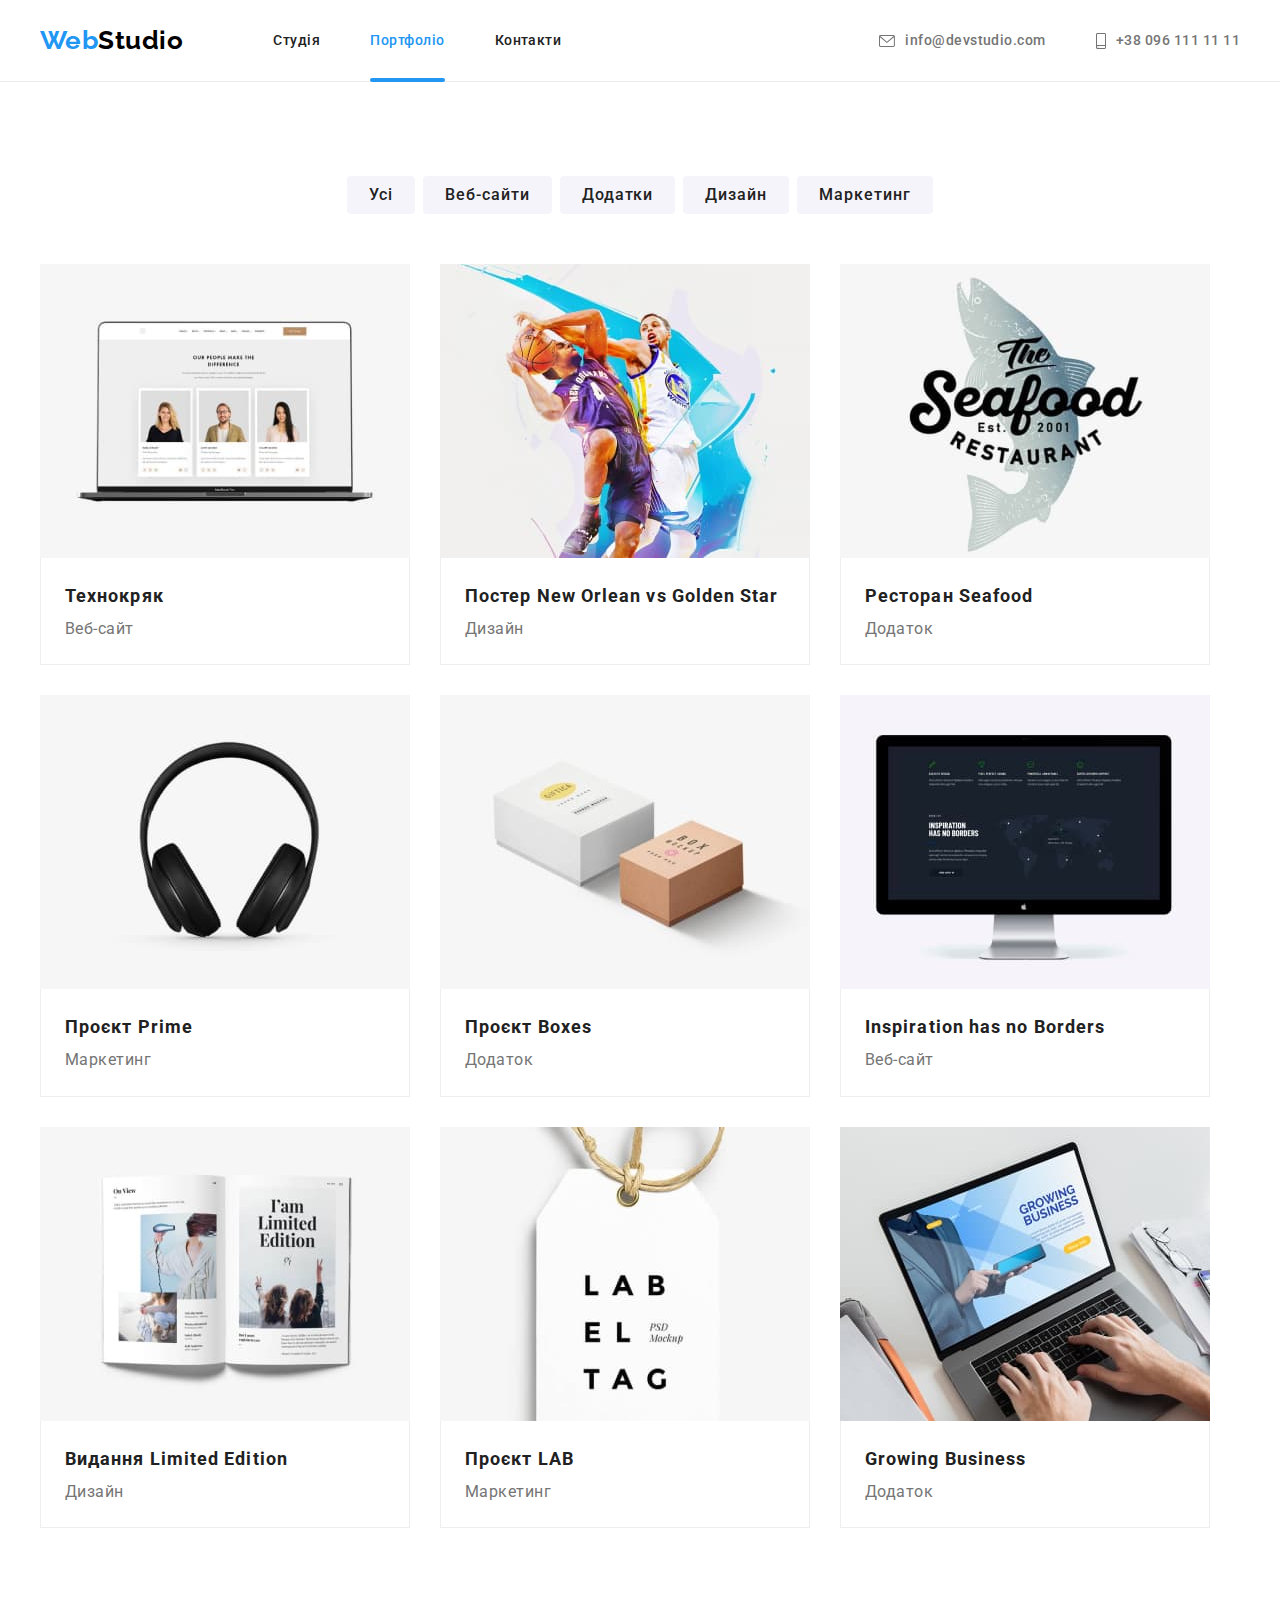
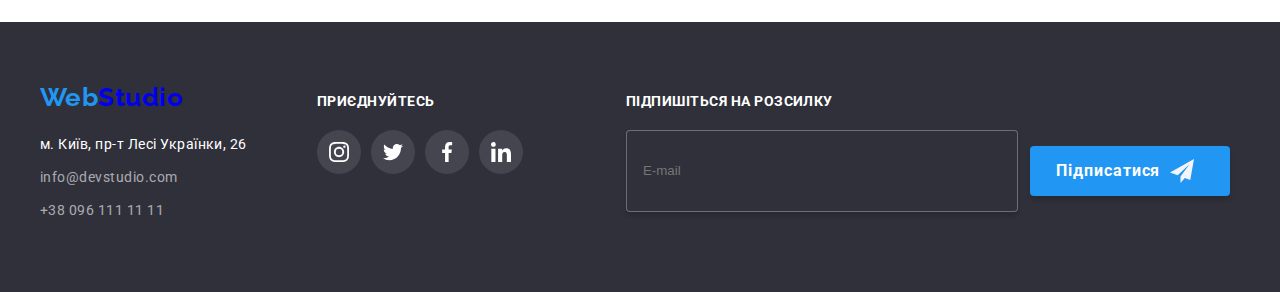
==== portfolio.html @ d7fe1a55 "hw7" ====
<!DOCTYPE html>
<html lang="uk">
<head>
    <meta charset="UTF-8">
    <meta http-equiv="X-UA-Compatible" content="IE=edge">
    <meta name="viewport" content="width=device-width, initial-scale=1.0">
    <link rel="preconnect" href="https://fonts.googleapis.com">
    <link rel="preconnect" href="https://fonts.gstatic.com" crossorigin>
    <link href="https://fonts.googleapis.com/css2?family=Raleway:wght@700&family=Roboto:wght@400;500;700;900&display=swap" rel="stylesheet">
    <link rel="stylesheet" href="https://cdnjs.cloudflare.com/ajax/libs/modern-normalize/1.1.0/modern-normalize.min.css" integrity="sha512-wpPYUAdjBVSE4KJnH1VR1HeZfpl1ub8YT/NKx4PuQ5NmX2tKuGu6U/JRp5y+Y8XG2tV+wKQpNHVUX03MfMFn9Q==" crossorigin="anonymous" referrerpolicy="no-referrer"/>
    <link rel="stylesheet" href="./css/styles.css">
    <title>Портфоліо</title>
</head>
<body>
    <header class="page-header">
      <div class="container page-header__container">
        <nav class="site-nav">
          <a href="./" class="emblem site-nav__logo"><span class="web">Web</span><span class="studio">Studio</span></a>
        <ul class="site-nav__list">
          <li class="site-nav__item"><a href="./index.html" class="site-nav__link">Студія</a></li>
          <li class="site-nav__item"><a href="./portfolio.html" class="site-nav__link site-nav__link--active">Портфоліо</a></li>
          <li class="site-nav__item"><a href="./" class="site-nav__link">Контакти</a></li>
        </ul>
      </nav>
      <div class="site-contact">
        <ul class="site-contact__list">
          <li class="site-contact__item"><a class="site-contact__link" href="mailto:info@devstudio.com"><svg class="site-contact__icon" width="16" height="12"><use href="./image/icons.svg#icon-envelope"></use></svg>info@devstudio.com</a></li>
          <li class="site-contact__item"><a class="site-contact__link" href="tel:+380961111111"><svg class="site-contact__icon" width="10" height="16"><use href="./image/icons.svg#icon-smartphone"></use></svg>+38 096 111 11 11</a></li>
        </ul>
      </div>
      </div>
      </header> 
    <main>
      <section class="filter section">
      <div class="container" >
      <h1 class="visually-hidden">Портфоліо</h1>
      <ul class="filter-list">
      <li class="filter-list__item"><button type="button" class="filter-list__button button filter-list__text button-text">Усі</button></li>
      <li class="filter-list__item"><button type="button" class="filter-list__button button filter-list__text button-text">Веб-сайти</button></li>
      <li class="filter-list__item"><button type="button" class="filter-list__button button filter-list__text button-text">Додатки</button></li>
      <li class="filter-list__item"><button type="button" class="filter-list__button button filter-list__text button-text">Дизайн</button></li>
      <li class="filter-list__item"><button type="button" class="filter-list__button button filter-list__text button-text">Маркетинг</button></li>
      </ul>
      <ul class="projects">
        <li class="projects__item">
          <a href="#" class="projects__link">
            <div class="projects__thumb">
            <img src="./image/technokryak.jpg" alt="ноутбук з фото працівників" width="370" height="294" class="image">
          <div class="projects__overlay"><p class="projects__description">Ресурс пропонує комплексні пропозиції з різним рівнем функціоналу та сервісів. Все це дозволить відвідувачу отримати вичерпні відомості про компанію чи приватну особу.</p></div>
          </div>
            <div class="projects__text">
               <h2 class="projects__name">Технокряк</h2>
               <p class="projects__mean">Веб-сайт</p>
            </div>
          </a>
        </li>
        <li class="projects__item">
          <a href="#" class="projects__link">
            <div class="projects__thumb">
              <img src="./image/poster.jpg" alt="двоє хлопців грають у баскетбол" width="370" height="294" class="image">
              <div class="projects__overlay"><p class="projects__description">Ресурс пропонує комплексні пропозиції з різним рівнем функціоналу та сервісів. Все це дозволить відвідувачу отримати вичерпні відомості про компанію чи приватну особу.</p></div>
            </div>
            <div class="projects__text">
               <h2 class="projects__name">Постер New Orlean vs Golden Star</h2>
               <p class="projects__mean">Дизайн</p>
            </div>
          </a>
        </li>
        <li class="projects__item">
          <a href="#" class="projects__link">
            <div class="projects__thumb">
              <img src="./image/restaurant.jpg" alt="логотип ресторану seafood" width="370" height="294" class="image">
              <div class="projects__overlay"><p class="projects__description">Ресурс пропонує комплексні пропозиції з різним рівнем функціоналу та сервісів. Все це дозволить відвідувачу отримати вичерпні відомості про компанію чи приватну особу.</p></div>
            </div>
             <div class="projects__text"> 
               <h2 class="projects__name">Ресторан Seafood</h2>
               <p class="projects__mean">Додаток</p>
             </div>
           </a>
        </li>
        <li class="projects__item">
          <a href="#" class="projects__link">
            <div class="projects__thumb">
             <img src="./image/project.jpg" alt="стерео навушники" width="370" height="294" class="image">
             <div class="projects__overlay">
             <p class="projects__description">Ресурс пропонує комплексні пропозиції з різним рівнем функціоналу та сервісів. Все це дозволить відвідувачу отримати вичерпні відомості про компанію чи приватну особу.</p></div>
            </div>
            <div class="projects__text">
               <h2 class="projects__name">Проєкт Prime</h2>
               <p class="projects__mean">Маркетинг</p>
            </div>
          </a>
        </li>
        <li class="projects__item">
          <a href="#" class="projects__link">
            <div class="projects__thumb">
             <img src="./image/projectboxes.jpg" alt="біла та розова коробки" width="370" height="294" class="image">
             <div class="projects__overlay">
               <p class="projects__description">Ресурс пропонує комплексні пропозиції з різним рівнем функціоналу та сервісів. Все це дозволить відвідувачу отримати вичерпні відомості про компанію чи приватну особу.</p>
             </div>
           </div>
            <div class="projects__text">
               <h2 class="projects__name">Проєкт Boxes</h2>
               <p class="projects__mean">Додаток</p>
            </div>
          </a>
        </li>
        <li class="projects__item">
          <a href="#" class="projects__link">
            <div class="projects__thumb">
              <img src="./image/inspirationhasnoborder.jpg" alt="екран iMac" width="370" height="294" class="image">
              <div class="projects__overlay">
                <p class="projects__description">Ресурс пропонує комплексні пропозиції з різним рівнем функціоналу та сервісів. Все це дозволить відвідувачу отримати вичерпні відомості про компанію чи приватну особу.</p>
              </div>
            </div>
            <div class="projects__text">
              <h2 class="projects__name">Inspiration has no Borders</h2>
              <p class="projects__mean">Веб-сайт</p>
            </div>
          </a>
        </li>
        <li class="projects__item">
          <a href="#" class="projects__link">
            <div class="projects__thumb">
             <img src="./image/limitededition.jpg" alt="розворот журналу" width="370" height="294" class="image">
             <div class="projects__overlay">
               <p class="projects__description">Ресурс пропонує комплексні пропозиції з різним рівнем функціоналу та сервісів. Все це дозволить відвідувачу отримати вичерпні відомості про компанію чи приватну особу.</p>
             </div>
            </div>
             <div class="projects__text">
               <h2 class="projects__name">Видання Limited Edition</h2>
               <p class="projects__mean">Дизайн</p>
             </div>
          </a>
        </li>
        <li class="projects__item">
          <a href="#" class="projects__link">
            <div class="projects__thumb">
             <img src="./image/projectlab.jpg" alt="білий ярлик з літерами" width="370" height="294" class="image">
             <div class="projects__overlay">
               <p class="projects__description">Ресурс пропонує комплексні пропозиції з різним рівнем функціоналу та сервісів. Все це дозволить відвідувачу отримати вичерпні відомості про компанію чи приватну особу.</p>
             </div>
            </div>
             <div class="projects__text">
               <h2 class="projects__name">Проєкт LAB</h2>
               <p class="projects__mean">Маркетинг</p>
             </div>
          </a>
        </li>
        <li class="projects__item">
          <a href="#" class="projects__link">
            <div class="projects__thumb">
            <img src="./image/growingbusiness.jpg" alt="людина працює за ноутбуком" width="370" height="294" class="image">
            <div class="projects__overlay">
              <p class="projects__description">Ресурс пропонує комплексні пропозиції з різним рівнем функціоналу та сервісів. Все це дозволить відвідувачу отримати вичерпні відомості про компанію чи приватну особу.</p>
            </div>
            </div>
             <div class="projects__text"> 
               <h2 class="projects__name">Growing Business</h2>
               <p class="projects__mean">Додаток</p>
             </div>
           </a>
        </li>
      </ul>
      </div>
    </section>
    </main>
    <footer class="page-footer">
      <div class="container page-footer__content">
      <div class="page-footer__connection">
      <a href="./" class="emblem page-footer__logo"><span class="web">Web</span><span class="page-footer__studio">Studio</span></a>
      <address>
        <ul class="page-footer__list">
          <li class="page-footer__item"><a href="https://goo.gl/maps/CPtrU1FHBa2aNyZL9" target="_blank" rel="noopener noreferrer nofollow" class="communications page-footer__adress">м. Київ, пр-т Лесі Українки, 26</a>  </li>
          <li class="page-footer__item"><a href="mailto:info@devstudio.com" class="communications page-footer__contact">info@devstudio.com</a></li>
          <li class="page-footer__item"><a href="tel:+380961111111" class="communications page-footer__contact">+38 096 111 11 11</a></li>
        </ul>
      </address>
      </div>
      <div class="footer-subscribe">
        <span class="page-footer__title">ПРИЄДНУЙТЕСЬ</span>
        <ul class="footer-subscribe__list">
        <li class="footer-subscribe__item">
          <a class="footer-subscribe__link" href="#">
            <svg  width="20px" height="20px">
              <use class="footer-subsribe__icon" href="./image/icons.svg#icon-instagram"></use>
            </svg>
          </a>
        </li>
        <li class="footer-subscribe__item">
          <a class="footer-subscribe__link" href="#">
            <svg class="footer-subsribe__icon" width="20" height="20">
              <use href="./image/icons.svg#icon-twitter" ></use>
            </svg>
          </a>
        </li>
        <li class="footer-subscribe__item">
          <a class="footer-subscribe__link" href="#">
            <svg class="footer-subsribe__icon" width="20" height="20">
              <use href="./image/icons.svg#icon-facebook" ></use>
            </svg>
          </a>
        </li>
        <li class="footer-subscribe__item"> 
          <a class="footer-subscribe__link" href="#">
            <svg class="footer-subsribe__icon" width="20" height="20">
             <use href="./image/icons.svg#icon-linkedin" ></use>
            </svg>
          </a>
        </li>
        </ul>
      </div>
      <div class="footer-sing">
        <span class="page-footer__title">ПІДПИШІТЬСЯ НА РОЗСИЛКУ</span>
        <form>
          <div class="footer-sing__form">
          <input type="email" name="E-mail" class="footer-sing__input" placeholder="E-mail"/>
          <button type="submit" class="button footer-sing__btn button-text footer-sing__text">Підписатися
            <svg width="24" height="24" class="footer-sing__icon"><use href="./image/icons.svg#icon-send"></use></svg>
          </button>
          </div>
        </form>
      </div>
      </div>
    </footer>
</body>
</html>
---- css/styles.css ----
:root{--main-background-color:#FFFFFF;
--title-text-color:#212121;
--main-text-color:#757575;
--add-background-color:#F5F4FA;
--accent:#2196F3;
--fill-icon:#AFB1B8;
--animation:cubic-bezier(0.4, 0, 0.2, 1);
--footer-color:#2F303A;
--hover-button:#188CE8;}

/* основний колір фону #F5F5F5 */
/* колір хедера #ECECEC */
/* колір головної секції #2F303A */

/* Спільні значення для всієї сторінки */
body{
    margin: 0;
    background-color: var(--main-background-color);
    color: var(--main-text-color); 
    font-family: Roboto, Geneva, Arial, Helvetica, sans-serif;
    letter-spacing:0.03em;}
.page-header{display: flex;
    background-color:var(--main-background-color);
    border-bottom: 1px solid #ECECEC;}
ul,h1,h2,h3,p {
    padding:0;
    margin:0;
    list-style: none;}
.container{
    padding-left: 15px;
    padding-right: 15px;
    margin-left: auto;
    margin-right: auto;
    width: 1200px;}
.image{display: block;}
.visually-hidden {
    position: absolute;
    width: 1px;
    height: 1px;
    margin: -1px;
    border: 0;
    padding: 0;
    white-space: nowrap;
    clip-path: inset(100%);
    clip: rect(0 0 0 0);
    overflow: hidden;}
.section{
    background-color: var(--main-background-color);
    padding-bottom: 94px;}
.title{
    margin-bottom: 50px;
    color: var(--title-text-color);
    font-size: 36px;
    line-height:1.2;
    text-align: center;
    margin-top: 0;}
.feature__text, .team__speciality {color:var(--main-text-color);}
.button{
    background-color:var(--accent);
    border:none;
    box-shadow: 0px 4px 4px rgba(0, 0, 0, 0.15);
    border-radius: 4px;
    cursor: pointer;
    font-family: inherit;
    transition: background-color 250ms var(--animation), box-shadow 250ms var(--animation);}
.button:hover, .button:focus {background-color:var(--hover-button);}
.button-text{
    font-size: 16px; 
    line-height: 1.9; 
    font-weight: 700;
    letter-spacing: 0.06em;
color:var(--main-background-color)}
.web{color:var(--accent);}
.studio{color:#000000;}
.emblem{
    text-decoration: none;
    font-family: 'Raleway';
    font-weight: 700; 
    font-size: 26px; 
    line-height:1.2;}

/* Навігація сайту */
.page-header__container{display: flex;}
.site-nav{display: flex; align-items: center;}
.site-nav__logo {
    margin-right: 90px;
    padding-top:25px;
    padding-bottom: 25px;}
.site-nav__list {display: flex;}
.site-nav__item {margin-right: 50px;}
.site-nav__item:last-child{margin-right: 0;}
.site-nav__link {
    display: block;
    position: relative;
    padding-top: 32px;
    padding-bottom: 32px;
    color:var(--title-text-color);
    text-decoration: none; 
    font-weight: 500;
    font-size: 14px; 
    line-height: 1.1;
    transition: color 250ms var(--animation);}
.site-nav__link:hover,.site-nav__link:focus{color:var(--accent);}
.site-nav__link--active{color:var(--accent);text-decoration: none;}
.site-nav__link--active::after{
    position: absolute;
    content:" ";
    bottom: -2px;
    left:0;
    width: 100%;
    height: 4px;
    background: var(--accent);
    border-radius: 2px;}
.site-contact{display: flex; margin-left: auto;}
.site-contact__list {display: flex; margin-left: auto;}
.site-contact__item {
    display: inline-flex;
    align-items: center;
    margin-right: 50px;}
.site-contact__item:last-child{margin-right: 0;}
.site-contact__link{
    display: inline-flex;
    align-items: center;
    color:var(--main-text-color);
    text-decoration: none;
    font-weight: 500;
    font-size: 14px; 
    line-height: 1.1;
    transition: color 250ms var(--animation);}
.site-contact__link:hover, .site-contact__link:focus, .site-contact__icon:hover {color:var(--accent); fill: var(--accent);}
.site-contact__icon{
    margin-right: 10px;
    fill:currentColor;
    transition: fill 250ms var(--animation)}

/* Основний контент Студії */

    /* Банер */

.banner{padding-top: 200px;
    padding-bottom: 200px;
    text-align: center;
    max-width:1600px;
    height: 600px;
    margin-left: auto;
    margin-right: auto;
    background-image: linear-gradient(to right, rgba(47,48,58,0.4), rgba(47,48,58,0.4)), url(../image/banner.jpg);
    background-color: #2F303A;
    background-repeat: no-repeat;
    background-position: center;
    background-size:cover;}
.banner__title{
    margin-top: 0;
    margin-right: auto;
    margin-left: auto;
    margin-bottom: 0;
    margin-bottom: 30px;
    width: 700px;
    color:var(--main-background-color);
    font-size: 44px;
    font-weight: 900;
    line-height: 1.4;
    letter-spacing: 0.06em; 
    text-transform: uppercase;}
.banner__btn{padding: 10px 30px;}
/* .banner__btn-text{color: var(--add-background-color);} */

 /* Особливості */

.feature{padding-top: 94px;}
.feature__list{display: flex;}
.feature__item{flex-basis: calc((100% - 90px) / 4); padding: 0; margin-right: 30px;}
.feature__picture{
    display: flex;
    justify-content: center;
    align-items: center;
    height: 120px;
    border-radius: 4px;
    margin-bottom: 30px;
    background-color: var(--add-background-color);}
.feature__item:last-child{margin-right: 0;}
.feature__title{
    color: var(--title-text-color); 
    font-size: 14px; 
    line-height: 1.4; 
    text-transform: uppercase;
    margin-bottom: 10px;
    margin-top: 0;}
.feature__text{ font-size: 14px; line-height:1.7;}

  /* Чим ми займаємось */

.do__list{display: flex;align-items: center;}
.do__item{
    margin-right: 30px;
    width: 370px;
    height: 294px;}
.do__item:last-child{margin-right: 0;}
.do__thumb{position: relative;}
.do__meta{position:absolute;
    bottom: 0; 
    padding: 27px;
    width: 370px;
    height: 70px;
    background-color: rgba(47, 48, 58, 0.8);}
.do__text{
    font-style: normal;
    font-weight: 700;
    font-size: 14px;
    line-height: 1.14;
    text-align: center;
    text-transform: uppercase;
    color:var(--main-background-color);}

    /* Наша команда */

.team{
    padding-top: 94px;
    margin-top: 0;
    background-color:var(--add-background-color);}
.team__name{margin-bottom: 10px;
    color:var(--title-text-color);
    font-size: 16px;
    line-height:1.2;
    text-align: center;
    font-weight: 500;}
.team__list{display:flex; align-items: center;}
.team__item{
    margin-right: 30px;
    width: 270px;
    box-shadow:0px 4px 4px rgba(0, 0, 0, 0.25);
    border-radius: 0px 0px 4px 4px;
    background-color: var(--main-background-color);}
.team__item:last-child{margin-right: 0;}
.team__speciality{
    font-size: 16px;
    line-height: 1.2; 
    text-align: center;}
.team__text{padding-top: 30px; padding-bottom: 30px;}
.team-sub__list{display: flex;
    justify-content: center;
    gap: 10px;
    margin-top: 12px;}
.team-sub__link{
    display: flex;
    justify-content: center;
    align-items: center;
    width: 44px;
    height: 44px;
    border-radius: 50%;
    fill:var(--fill-icon);
    transition:fill 250ms var(--animation), background-color 250ms var(--animation);}
.team-sub__link:hover, .team-sub__link:focus {fill:var(--main-background-color);background-color: var(--accent);}

    /* Постійні клієнти */

.clients{
    padding-top: 94px;
    margin-top: 0;}
.clients__list{
    display:flex; 
    align-items: center; 
    justify-content: center;}
.clients__item{
    margin-right: 30px; 
    width: 170px; 
    height: 92px;}
.clients__item:last-child{margin-right: 0;}
.clients__link{ display: flex;
    justify-content: center;
    align-items: center;
    width: 100%;
    height: 100%;
    border: 1px solid var(--fill-icon);
    border-radius: 4px;
    fill: var(--fill-icon);
    transition: fill 250ms var(--animation), border 250ms var(--animation);}
.clients__link:hover, .clients__link:focus {border: 1px solid var(--accent); fill:var(--accent);}

    /* Портфоліо */

.filter{padding-top: 94px;}
.filter-list{display:flex; 
    margin-bottom: 50px;
    align-items: center;
    justify-content: center;}
.filter-list__item{margin-right: 8px;}
.filter-list__item:last-child{margin-right: 0;}
.filter-list__button{
    display: flex;
    text-align: center;
    background-color: #F5F4FA; 
    color:var(--title-text-color); 
    box-shadow: none;
    transition: background-color 250ms var(--animation), 
    color 250ms var(--animation), box-shadow 250ms var(--animation);}
.filter-list__text{
    padding: 6px 22px;
    font-weight: 500; 
    line-height: 1.6;}
.filter-list__button:hover,.filter-list__button:focus {background-color: var(--accent);
    color:var(--main-background-color);
    box-shadow:0px 4px 4px rgba(0, 0, 0, 0.25);}
.projects{display:flex;flex-wrap:wrap;}
.projects__item{
    margin-right: 30px;
    margin-bottom: 30px;
    width: 370px;
    transition: box-shadow 250ms var(--animation);}
.projects__item:hover{box-shadow:0px 4px 4px rgba(0, 0, 0, 0.25); }
.projects__item:nth-child(3n){margin-right: 0;}
.projects__item:nth-last-child(-n + 3){margin-bottom: 0;}
.projects__link{text-decoration: none;}
.projects__name{
    color:var(--title-text-color); 
    font-weight:700;
    font-size: 18px;
    line-height: 2; 
    letter-spacing: 0.06em;}
.projects__mean{
    color:var(--main-text-color);
    font-size: 16px;
    line-height: 1.9;}
.projects__text{
    padding: 20px 24px; 
    border-right:1px solid #EEEEEE; 
    border-bottom:1px solid #EEEEEE;
    border-left: 1px solid #EEEEEE;}
.projects__thumb{
    position: relative;
    overflow: hidden;}
.projects__overlay{
    background: rgba(33, 150, 243, 0.9); 
    position:absolute;
    top: 0; 
    left: 0; 
    width:100%; 
    height: 100%;
    transform:translateY(101%);
    transition: transform 250ms var(--animation);}
.projects__item:hover .projects__overlay {transform:translateY(0);}
.projects__description{
    position: absolute;
    padding: 63px 24px;
    text-align: left;
    font-size: 18px;
    line-height: 1.5;
    color: #FFFFFF;}
/* Підвал сайту */
/* Повторюючі значення */
.communications{
    text-decoration:none;
    font-size: 14px;
    line-height:1.7;}
.page-footer__title{font-weight: 700;
    font-size: 14px;
    line-height: 1.1;
    text-transform: uppercase;
    color:var(--main-background-color);}

    /*спеціальні значення */

.page-footer{padding-top: 60px;
    padding-bottom: 60px;
    background-color:var(--footer-color);}
.page-footer__content{display: flex; align-items: baseline;}
.page-footer__logo{display: block;
    margin-bottom: 20px;
    font-style: normal;}
.studio--inverse{color:var(--main-background-color);}
.page-footer__list{font-style:normal;}
.page-footer__item{margin-bottom: 9px;}
.page-footer__adress{color: var(--main-background-color);}
.page-footer__contact{
    color: rgba(255, 255, 255, 0.6);
    transition: color 250ms var(--animation)}
.page-footer__contact:hover, .page-footer__contact:focus{color:var(--accent);}
.footer-subscribe{margin-left: 70px;}
.footer-subscribe__list{ display:flex; 
    align-items: center; 
    justify-content: center;
    margin-top: 20px;}
.footer-subscribe__item{margin-right: 10px;}
.footer-subscribe__link{ 
    display: flex;
    justify-content: center;
    align-items: center;
    background: rgba(255,255,255,0.1);
    border-radius: 50%;
    width: 44px;
    height: 44px;
    fill: var(--main-background-color);
    transition: background-color 250ms var(--animation)}
.footer-subscribe__link:hover, .footer-subscribe__link:focus{background-color: var(--accent);}
.footer-sing{margin-left: 93px;}
.footer-sing__form{
    display: flex;
    align-items: center;
    margin-top: 20px;}
.footer-sing__input{
    margin-right: 12px;
    width: 358px;
    height: 50px;
    padding: 15px 16px;
    border:1px solid rgba(255, 255, 255, 0.3);
    border-radius: 4px;
    background-color: var(--footer-color);
    box-shadow: 0px 4px 4px rgba(0, 0, 0, 0.15);}
.footer-sing__btn{
    display: inline-flex;
    align-items: center;
    text-align: center;
    width: 200px;}
.footer-sing__text{padding:10px 26px;}
.footer-sing__icon{margin-left: 10px; fill:var(--add-background-color);}

 /* Модальне вікно */
.backdrop{position:fixed;
    top: 0;
    left: 0;
    width:100%;
    height: 100%;
    background-color:rgba(0, 0, 0, 0.2);
    opacity:1;
    transition: opacity 250ms var(--animation), visibility 250ms var(--animation);}
.modal{position: absolute;
    top: 50%;
    left:50%;
    min-width: 530px;
    padding: 40px;
    background-color:var(--main-background-color);
    transform:translate(-50%,-50%) scale(1);
    transition: transform 250ms var(--animation);}
.backdrop.is-hidden{
    visibility:hidden;
    opacity:0;
    pointer-events: none;}
.backdrop.is-hidden .modal{transform: translate(-50%, -50%) scale(1.5);}
.modal__button{position: absolute;  
    display: flex;
    align-items: center;
    justify-content: center;  
    top: 8px;
    right: 8px;
    width: 30px;
    height: 30px;
    fill:#000000;
    border: 1px solid rgba(249, 10, 10, 0.1);
    border-radius: 50%;
    background-color: var(--main-background-color);
    cursor: pointer;
    transition: fill 250ms var(--animation);}
.modal__button:hover, .modal__button:focus{fill:var(--accent)}
.modal__close{
    display: flex;
    align-items: center;
    justify-content: center;}
.modal__form {
    display:flex;
    flex-direction: column;
    align-items: center;
    margin-left: auto;
    margin-right: auto;}
.modal__title{
    margin-bottom: 12px;
    font-weight: 700;
    font-size: 20px;
    line-height: 1.2;
    text-align: center;
    letter-spacing: 0.03em;
    color: #212121;}
.modal__field{
    display:flex;
    flex-direction: column;
    margin-bottom: 10px;
    width: 448px;}
.modal__label{
    margin-bottom: 4px;
    font-size: 12px;
    line-height: 1.2;
    letter-spacing: 0.01em;
    color: #757575;}
.modal__input, .modal__textarea{
    width:100%;
    height: 40px;
    padding-left: 42px;
    border:1px solid rgba(33, 33, 33, 0.2);
    border-radius: 4px;
    outline:transparent;
    cursor: auto;
    background-color: transparent;
    transition: border 250ms var(--animation);}
.modal__input:focus, .modal__textarea:focus {border-color: var(--accent);}
.modal__input:focus + .modal__icon{fill:var(--accent);}
.modal__textarea{
    margin-bottom: 20px;
    width: 100%;
    height: 120px;
    padding: 12px 16px;
    resize:none;
    font-size: 12px;
    line-height: 1.2;
    letter-spacing: 0.01em;
    color: rgba(117, 117, 117, 0.5);}
.modal__field::placeholder{padding: 12px;}
.modal__wrapped{position: relative;}
.modal__icon{
    position:absolute;
    top: 50%;
    left: 15px;
    fill: #212121;
    transform: translateY(-50%);
    transition: fill 250ms var(--animation);}
.agreement{
    display: flex;
    align-items: center;
    font-size: 14px;
    line-height: 1.7;
    color:var(--main-text-color);
    cursor: pointer;}
.agreement__link{
    font-size: 14px;
    line-height: 1.7;
    padding-left: 5px;
    color:var(--accent);
    transition: font-size 250ms var(--animation);}
.agreement:hover, .agreement:focus{font-size: 15px;}
.modal__btn{margin-top: 30px; padding:10px 52px;}
.modal__checkbox{
    display: flex;
    align-items: center;
    justify-content: center;}
.checkbox{position: absolute;}
.agreement span{
    width: 16px;
    height: 15px;
    display: inline-flex;
    align-items: center;
    justify-content: center;
    margin-right: 9px;
    border: 2px solid #212121;
    border-radius: 2px;
    fill:transparent;
    transition: fill 250ms var(--animation);}
.checkbox:checked + .agreement span{
    background-color: #188CE8;
    border:none;
    fill:var(--main-background-color);}
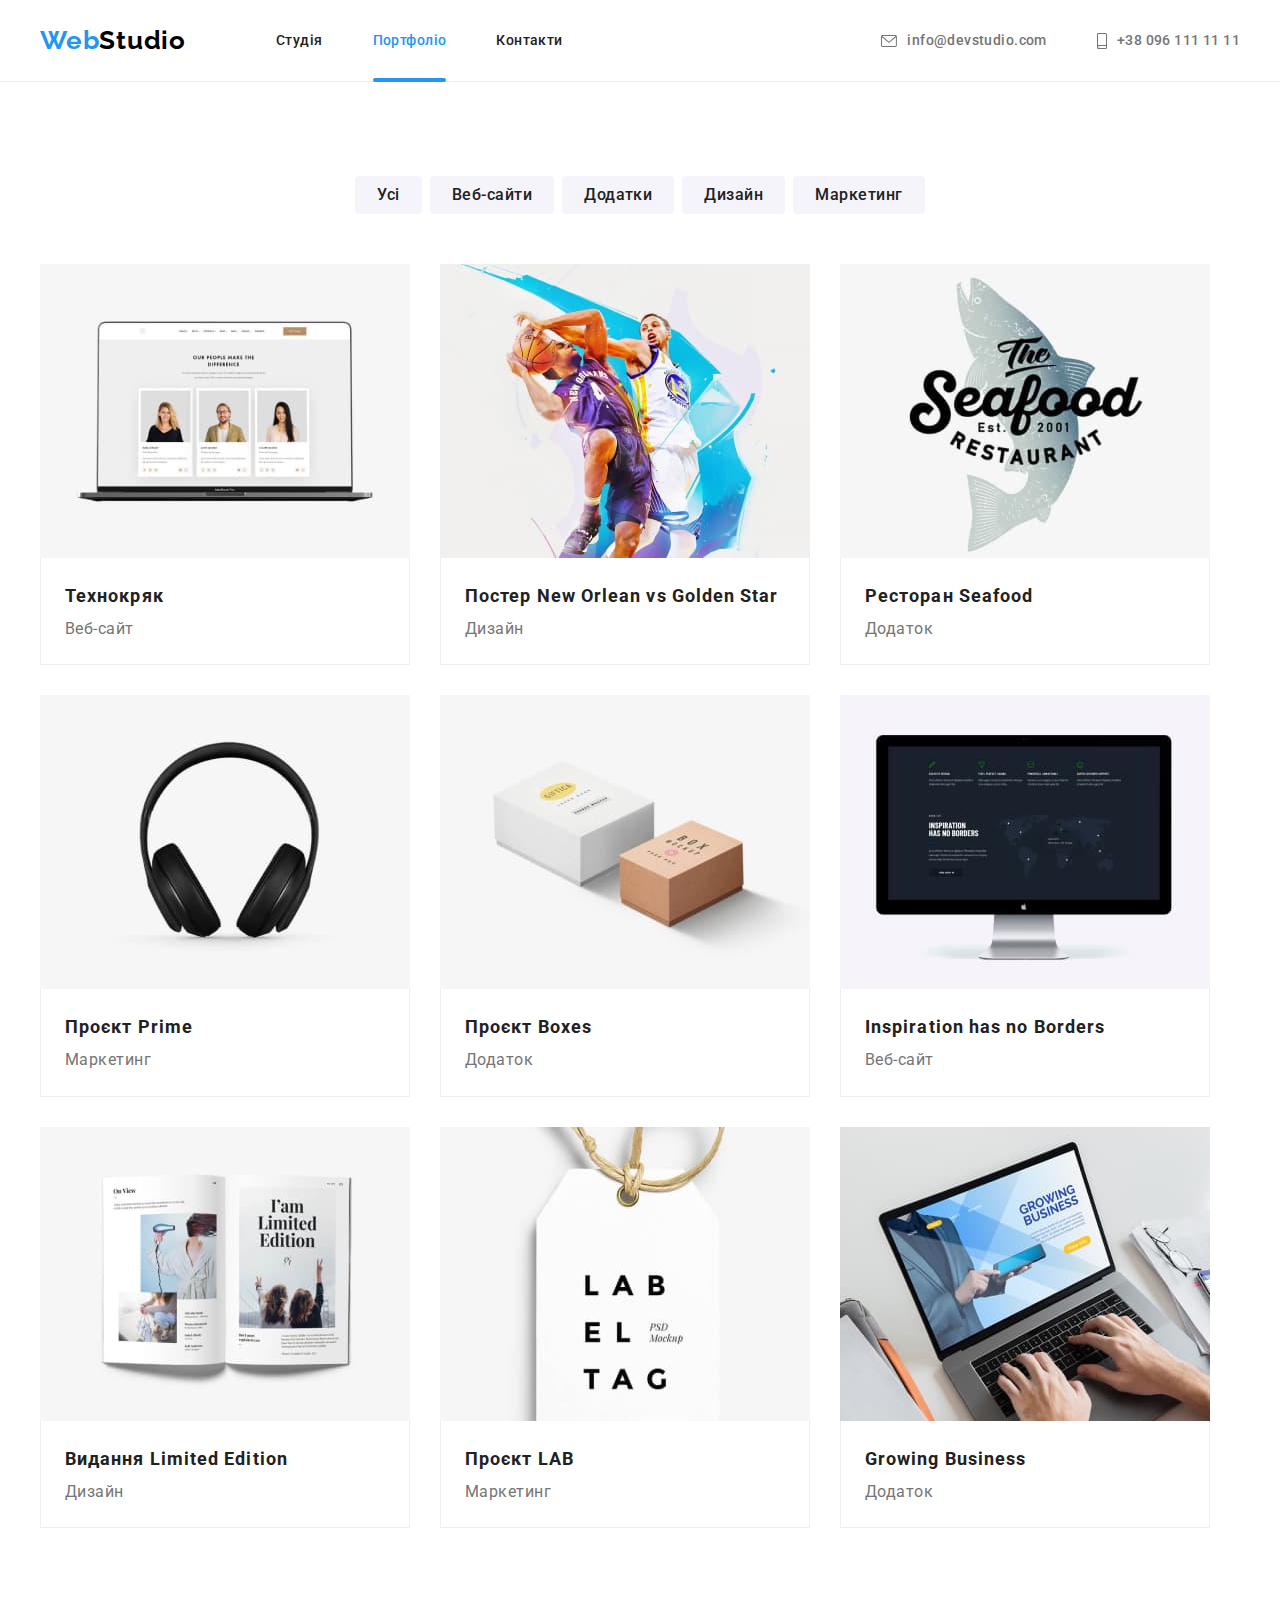
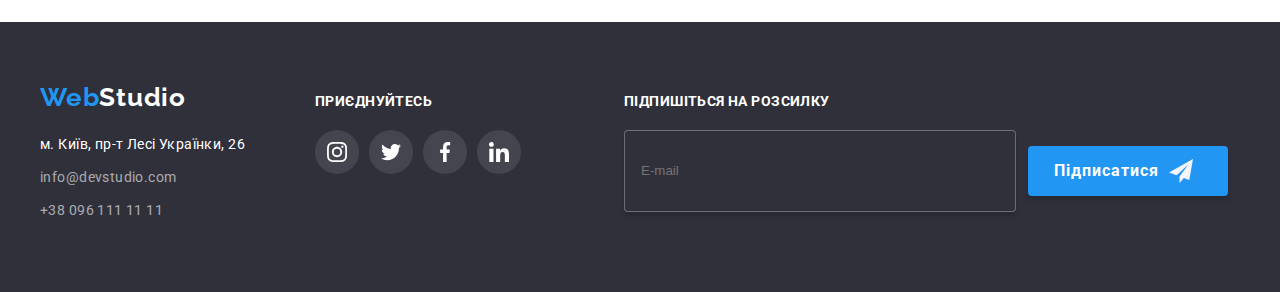
==== commit 1e4302b5: "hw7" ====
--- a/portfolio.html
+++ b/portfolio.html
@@ -8,7 +8,7 @@
     <link rel="preconnect" href="https://fonts.gstatic.com" crossorigin>
     <link href="https://fonts.googleapis.com/css2?family=Raleway:wght@700&family=Roboto:wght@400;500;700;900&display=swap" rel="stylesheet">
     <link rel="stylesheet" href="https://cdnjs.cloudflare.com/ajax/libs/modern-normalize/1.1.0/modern-normalize.min.css" integrity="sha512-wpPYUAdjBVSE4KJnH1VR1HeZfpl1ub8YT/NKx4PuQ5NmX2tKuGu6U/JRp5y+Y8XG2tV+wKQpNHVUX03MfMFn9Q==" crossorigin="anonymous" referrerpolicy="no-referrer"/>
-    <link rel="stylesheet" href="./css/styles.css">
+    <link rel="stylesheet" href="./css/main.min.css">
     <title>Портфоліо</title>
 </head>
 <body>
@@ -168,7 +168,7 @@
     <footer class="page-footer">
       <div class="container page-footer__content">
       <div class="page-footer__connection">
-      <a href="./" class="emblem page-footer__logo"><span class="web">Web</span><span class="page-footer__studio">Studio</span></a>
+      <a href="./" class="emblem page-footer__logo"><span class="web">Web</span><span class="studio studio--inverse">Studio</span></a>
       <address>
         <ul class="page-footer__list">
           <li class="page-footer__item"><a href="https://goo.gl/maps/CPtrU1FHBa2aNyZL9" target="_blank" rel="noopener noreferrer nofollow" class="communications page-footer__adress">м. Київ, пр-т Лесі Українки, 26</a>  </li>
--- a/css/main.min.css
+++ b/css/main.min.css
@@ -0,0 +1 @@
+body{margin:0;background-color:#fff;color:#757575;font-family:Roboto,Geneva,Arial,Helvetica,sans-serif}ul,h1,h2,h3,p{padding:0;margin:0;list-style:none}.visually-hidden{position:absolute;width:1px;height:1px;margin:-1px;border:0;padding:0;white-space:nowrap;-webkit-clip-path:inset(100%);clip-path:inset(100%);clip:rect(0 0 0 0);overflow:hidden}.container{padding-left:15px;padding-right:15px;margin-left:auto;margin-right:auto;width:1200px}.button{background-color:#2196f3;border:none;-webkit-box-shadow:0px 4px 4px rgba(0,0,0,.15);box-shadow:0px 4px 4px rgba(0,0,0,.15);border-radius:4px;cursor:pointer;font-family:inherit;-webkit-transition:background-color 250ms cubic-bezier(0.4, 0, 0.2, 1),-webkit-box-shadow 250ms cubic-bezier(0.4, 0, 0.2, 1);transition:background-color 250ms cubic-bezier(0.4, 0, 0.2, 1),-webkit-box-shadow 250ms cubic-bezier(0.4, 0, 0.2, 1);transition:background-color 250ms cubic-bezier(0.4, 0, 0.2, 1),box-shadow 250ms cubic-bezier(0.4, 0, 0.2, 1);transition:background-color 250ms cubic-bezier(0.4, 0, 0.2, 1),box-shadow 250ms cubic-bezier(0.4, 0, 0.2, 1),-webkit-box-shadow 250ms cubic-bezier(0.4, 0, 0.2, 1)}.button:hover,.button:focus{background-color:#188ce8}.button-text{font-weight:700;font-size:16px;line-height:1.9;letter-spacing:0.06em;color:#fff}.web{color:#2196f3}.studio{color:#000}.emblem{text-decoration:none;font-family:"Raleway";font-weight:700;font-size:26px;line-height:1.2;letter-spacing:0.03em}.title{margin-top:0;margin-bottom:50px;color:#212121;font-weight:700;font-size:36px;line-height:1.2;letter-spacing:0.03em;text-align:center}.feature__text,.team__speciality{color:#757575}.image{display:block}.page-header{display:-webkit-box;display:-ms-flexbox;display:flex;background-color:#fff;border-bottom:1px solid #ececec}.section{background-color:#fff;padding-bottom:94px}.page-header__container{display:-webkit-box;display:-ms-flexbox;display:flex}.site-nav{display:-webkit-box;display:-ms-flexbox;display:flex;-webkit-box-align:center;-ms-flex-align:center;align-items:center;-webkit-box-pack:center;-ms-flex-pack:center;justify-content:center}.site-nav__logo{margin-right:90px;padding-top:25px;padding-bottom:25px}.site-nav__list{display:-webkit-box;display:-ms-flexbox;display:flex}.site-nav__item{margin-right:50px}.site-nav__item:last-child{margin-right:0}.site-nav__link{display:block;position:relative;padding-top:32px;padding-bottom:32px;color:#212121;text-decoration:none;font-weight:500;font-size:14px;line-height:1.1;letter-spacing:0.03em;-webkit-transition:color 250ms cubic-bezier(0.4, 0, 0.2, 1);transition:color 250ms cubic-bezier(0.4, 0, 0.2, 1)}.site-nav__link:hover,.site-nav__link:focus{color:#2196f3}.site-nav__link--active{color:#2196f3;text-decoration:none}.site-nav__link--active::after{position:absolute;content:" ";bottom:-2px;left:0;width:100%;height:4px;background:#2196f3;border-radius:2px}.site-contact{display:-webkit-box;display:-ms-flexbox;display:flex;margin-left:auto}.site-contact__list{display:-webkit-box;display:-ms-flexbox;display:flex;margin-left:auto}.site-contact__item{display:-webkit-inline-box;display:-ms-inline-flexbox;display:inline-flex;-webkit-box-align:center;-ms-flex-align:center;align-items:center;margin-right:50px}.site-contact__item:last-child{margin-right:0}.site-contact__link{display:-webkit-inline-box;display:-ms-inline-flexbox;display:inline-flex;-webkit-box-align:center;-ms-flex-align:center;align-items:center;color:#757575;text-decoration:none;font-weight:500;font-size:14px;line-height:1.1;letter-spacing:0.03em;-webkit-transition:color 250ms cubic-bezier(0.4, 0, 0.2, 1);transition:color 250ms cubic-bezier(0.4, 0, 0.2, 1)}.site-contact__link:hover,.site-contact__link:focus{color:#2196f3}.site-contact__icon{margin-right:10px;fill:currentColor;-webkit-transition:fill 250ms cubic-bezier(0.4, 0, 0.2, 1);transition:fill 250ms cubic-bezier(0.4, 0, 0.2, 1)}.site-contact__icon:hover{fill:#2196f3}.banner{padding-top:200px;padding-bottom:200px;text-align:center;max-width:1600px;height:600px;margin-left:auto;margin-right:auto;background-image:-webkit-gradient(linear, left top, right top, from(rgba(47, 48, 58, 0.4)), to(rgba(47, 48, 58, 0.4))),url(../image/banner.jpg);background-image:linear-gradient(to right, rgba(47, 48, 58, 0.4), rgba(47, 48, 58, 0.4)),url(../image/banner.jpg);background-color:#2f303a;background-repeat:no-repeat;background-position:center;background-size:cover}.banner__title{margin-top:0;margin-right:auto;margin-left:auto;margin-bottom:0;margin-bottom:30px;width:700px;color:#fff;font-weight:900;font-size:44px;line-height:1.4;letter-spacing:0.06em;text-transform:uppercase}.banner__btn{padding:10px 30px}.feature{padding-top:94px}.feature__list{display:-webkit-box;display:-ms-flexbox;display:flex}.feature__item{-ms-flex-preferred-size:calc((100% - 90px)/4);flex-basis:calc((100% - 90px)/4);padding:0;margin-right:30px}.feature__item:last-child{margin-right:0}.feature__picture{display:-webkit-box;display:-ms-flexbox;display:flex;-webkit-box-align:center;-ms-flex-align:center;align-items:center;-webkit-box-pack:center;-ms-flex-pack:center;justify-content:center;margin-bottom:30px;height:120px;border-radius:4px;background-color:#f5f4fa}.feature__title{margin-bottom:10px;margin-top:0;color:#212121;font-weight:700;font-size:14px;line-height:1.4;letter-spacing:0.03em;text-transform:uppercase}.feature__text{font-weight:400;font-size:14px;line-height:1.7;letter-spacing:0.03em}.do__list{display:-webkit-box;display:-ms-flexbox;display:flex;-webkit-box-align:center;-ms-flex-align:center;align-items:center;-webkit-box-pack:center;-ms-flex-pack:center;justify-content:center}.do__item{margin-right:30px;width:370px;height:294px}.do__item:last-child{margin-right:0}.do__thumb{position:relative}.do__meta{position:absolute;bottom:0;padding:27px;width:370px;height:70px;background-color:rgba(47,48,58,.8)}.do__text{font-style:normal;font-weight:700;font-size:14px;line-height:1.14;letter-spacing:0.03em;text-align:center;text-transform:uppercase;color:#fff}.team{padding-top:94px;margin-top:0;background-color:#f5f4fa}.team__name{margin-bottom:10px;color:#212121;font-weight:500;font-size:16px;line-height:1.2;letter-spacing:0.03em;text-align:center}.team__list{display:-webkit-box;display:-ms-flexbox;display:flex;-webkit-box-align:center;-ms-flex-align:center;align-items:center;-webkit-box-pack:center;-ms-flex-pack:center;justify-content:center}.team__item{margin-right:30px;width:270px;-webkit-box-shadow:0px 4px 4px rgba(0,0,0,.25);box-shadow:0px 4px 4px rgba(0,0,0,.25);border-radius:0px 0px 4px 4px;background-color:#fff}.team__item:last-child{margin-right:0}.team__speciality{font-weight:400;font-size:16px;line-height:1.2;letter-spacing:0.03em;text-align:center}.team__text{padding-top:30px;padding-bottom:30px}.team-sub__list{display:-webkit-box;display:-ms-flexbox;display:flex;-webkit-box-align:center;-ms-flex-align:center;align-items:center;-webkit-box-pack:center;-ms-flex-pack:center;justify-content:center;gap:10px;margin-top:12px}.team-sub__link{display:-webkit-box;display:-ms-flexbox;display:flex;-webkit-box-align:center;-ms-flex-align:center;align-items:center;-webkit-box-pack:center;-ms-flex-pack:center;justify-content:center;width:44px;height:44px;border-radius:50%;fill:#afb1b8;-webkit-transition:fill 250ms cubic-bezier(0.4, 0, 0.2, 1),background-color 250ms cubic-bezier(0.4, 0, 0.2, 1);transition:fill 250ms cubic-bezier(0.4, 0, 0.2, 1),background-color 250ms cubic-bezier(0.4, 0, 0.2, 1)}.team-sub__link:hover,.team-sub__link:focus{fill:#fff;background-color:#2196f3}.clients{padding-top:94px;margin-top:0}.clients__list{display:-webkit-box;display:-ms-flexbox;display:flex;-webkit-box-align:center;-ms-flex-align:center;align-items:center;-webkit-box-pack:center;-ms-flex-pack:center;justify-content:center}.clients__item{margin-right:30px;width:170px;height:92px}.clients__item:last-child{margin-right:0}.clients__link{display:-webkit-box;display:-ms-flexbox;display:flex;-webkit-box-align:center;-ms-flex-align:center;align-items:center;-webkit-box-pack:center;-ms-flex-pack:center;justify-content:center;width:100%;height:100%;border:1px solid #afb1b8;border-radius:4px;fill:#afb1b8;-webkit-transition:fill 250ms cubic-bezier(0.4, 0, 0.2, 1),border 250ms cubic-bezier(0.4, 0, 0.2, 1);transition:fill 250ms cubic-bezier(0.4, 0, 0.2, 1),border 250ms cubic-bezier(0.4, 0, 0.2, 1)}.clients__link:hover,.clients__link:focus{border:1px solid #2196f3;fill:#2196f3}.filter{padding-top:94px}.filter-list{display:-webkit-box;display:-ms-flexbox;display:flex;margin-bottom:50px;-webkit-box-align:center;-ms-flex-align:center;align-items:center;-webkit-box-pack:center;-ms-flex-pack:center;justify-content:center}.filter-list__item{margin-right:8px}.filter-list__item:last-child{margin-right:0}.filter-list__button{display:-webkit-box;display:-ms-flexbox;display:flex;text-align:center;background-color:#f5f4fa;color:#212121;-webkit-box-shadow:none;box-shadow:none;-webkit-transition:background-color 250ms cubic-bezier(0.4, 0, 0.2, 1),color 250ms cubic-bezier(0.4, 0, 0.2, 1),-webkit-box-shadow 250ms cubic-bezier(0.4, 0, 0.2, 1);transition:background-color 250ms cubic-bezier(0.4, 0, 0.2, 1),color 250ms cubic-bezier(0.4, 0, 0.2, 1),-webkit-box-shadow 250ms cubic-bezier(0.4, 0, 0.2, 1);transition:background-color 250ms cubic-bezier(0.4, 0, 0.2, 1),color 250ms cubic-bezier(0.4, 0, 0.2, 1),box-shadow 250ms cubic-bezier(0.4, 0, 0.2, 1);transition:background-color 250ms cubic-bezier(0.4, 0, 0.2, 1),color 250ms cubic-bezier(0.4, 0, 0.2, 1),box-shadow 250ms cubic-bezier(0.4, 0, 0.2, 1),-webkit-box-shadow 250ms cubic-bezier(0.4, 0, 0.2, 1)}.filter-list__button:hover,.filter-list__button:focus{background-color:#2196f3;color:#fff;-webkit-box-shadow:0px 4px 4px rgba(0,0,0,.25);box-shadow:0px 4px 4px rgba(0,0,0,.25)}.filter-list__text{padding:6px 22px;font-weight:500;font-size:16px;line-height:1.6;letter-spacing:0.03em}.projects{display:-webkit-box;display:-ms-flexbox;display:flex;-ms-flex-wrap:wrap;flex-wrap:wrap}.projects__item{margin-right:30px;margin-bottom:30px;width:370px;-webkit-transition:-webkit-box-shadow 250ms cubic-bezier(0.4, 0, 0.2, 1);transition:-webkit-box-shadow 250ms cubic-bezier(0.4, 0, 0.2, 1);transition:box-shadow 250ms cubic-bezier(0.4, 0, 0.2, 1);transition:box-shadow 250ms cubic-bezier(0.4, 0, 0.2, 1), -webkit-box-shadow 250ms cubic-bezier(0.4, 0, 0.2, 1)}.projects__item:hover{-webkit-box-shadow:0px 4px 4px rgba(0,0,0,.25);box-shadow:0px 4px 4px rgba(0,0,0,.25)}.projects__item:nth-child(3n){margin-right:0}.projects__item:nth-last-child(-n+3){margin-bottom:0}.projects__link{text-decoration:none}.projects__name{color:#212121;font-weight:700;font-size:18px;line-height:2;letter-spacing:0.06em}.projects__mean{color:#757575;font-weight:400;font-size:16px;line-height:1.9;letter-spacing:0.03em}.projects__text{padding:20px 24px;border-right:1px solid #eee;border-bottom:1px solid #eee;border-left:1px solid #eee}.projects__thumb{position:relative;overflow:hidden}.projects__overlay{background:rgba(33,150,243,.9);position:absolute;top:0;left:0;width:100%;height:100%;-webkit-transform:translateY(101%);transform:translateY(101%);-webkit-transition:-webkit-transform 250ms var(--animation);transition:-webkit-transform 250ms var(--animation);transition:transform 250ms var(--animation);transition:transform 250ms var(--animation), -webkit-transform 250ms var(--animation)}.projects__item:hover .projects__overlay{-webkit-transform:translateY(0);transform:translateY(0)}.projects__description{position:absolute;padding:63px 24px;text-align:left;font-weight:400;font-size:18px;line-height:1.5;letter-spacing:0.03em;color:#fff}.communications{text-decoration:none;font-weight:400;font-size:14px;line-height:1.7;letter-spacing:0.03em}.page-footer__title{font-weight:700;font-size:14px;line-height:1.1;letter-spacing:0.03em;text-transform:uppercase;color:#fff}.page-footer{padding-top:60px;padding-bottom:60px;background-color:#2f303a}.page-footer__content{display:-webkit-box;display:-ms-flexbox;display:flex;-webkit-box-align:baseline;-ms-flex-align:baseline;align-items:baseline}.page-footer__logo{display:block;margin-bottom:20px;font-style:normal}.studio--inverse{color:#fff}.page-footer__list{font-style:normal}.page-footer__item{margin-bottom:9px}.page-footer__adress{color:#fff}.page-footer__contact{color:rgba(255,255,255,.6);-webkit-transition:color 250ms cubic-bezier(0.4, 0, 0.2, 1);transition:color 250ms cubic-bezier(0.4, 0, 0.2, 1)}.page-footer__contact:hover,.page-footer__contact:focus{color:#2196f3}.footer-subscribe{margin-left:70px}.footer-subscribe__list{display:-webkit-box;display:-ms-flexbox;display:flex;-webkit-box-align:center;-ms-flex-align:center;align-items:center;-webkit-box-pack:center;-ms-flex-pack:center;justify-content:center;margin-top:20px}.footer-subscribe__item{margin-right:10px}.footer-subscribe__link{display:-webkit-box;display:-ms-flexbox;display:flex;-webkit-box-align:center;-ms-flex-align:center;align-items:center;-webkit-box-pack:center;-ms-flex-pack:center;justify-content:center;background:rgba(255,255,255,.1);border-radius:50%;width:44px;height:44px;fill:#fff;-webkit-transition:background-color 250ms cubic-bezier(0.4, 0, 0.2, 1);transition:background-color 250ms cubic-bezier(0.4, 0, 0.2, 1)}.footer-subscribe__link:hover,.footer-subscribe__link:focus{background-color:#2196f3}.footer-sing{margin-left:93px}.footer-sing__form{display:-webkit-box;display:-ms-flexbox;display:flex;-webkit-box-align:center;-ms-flex-align:center;align-items:center;-webkit-box-pack:center;-ms-flex-pack:center;justify-content:center;margin-top:20px}.footer-sing__input{margin-right:12px;width:358px;height:50px;padding:15px 16px;border:1px solid rgba(255,255,255,.3);border-radius:4px;background-color:#2f303a;-webkit-box-shadow:0px 4px 4px rgba(0,0,0,.15);box-shadow:0px 4px 4px rgba(0,0,0,.15)}.footer-sing__btn{display:-webkit-inline-box;display:-ms-inline-flexbox;display:inline-flex;-webkit-box-align:center;-ms-flex-align:center;align-items:center;text-align:center;width:200px}.footer-sing__text{padding:10px 26px}.footer-sing__icon{margin-left:10px;fill:#f5f4fa}.backdrop{position:fixed;top:0;left:0;width:100%;height:100%;background-color:rgba(0,0,0,.2);opacity:1;-webkit-transition:opacity 250ms cubic-bezier(0.4, 0, 0.2, 1),visibility 250ms cubic-bezier(0.4, 0, 0.2, 1);transition:opacity 250ms cubic-bezier(0.4, 0, 0.2, 1),visibility 250ms cubic-bezier(0.4, 0, 0.2, 1)}.modal{position:absolute;top:50%;left:50%;min-width:530px;padding:40px;background-color:#fff;-webkit-transform:translate(-50%, -50%) scale(1);transform:translate(-50%, -50%) scale(1);-webkit-transition:-webkit-transform 250ms cubic-bezier(0.4, 0, 0.2, 1);transition:-webkit-transform 250ms cubic-bezier(0.4, 0, 0.2, 1);transition:transform 250ms cubic-bezier(0.4, 0, 0.2, 1);transition:transform 250ms cubic-bezier(0.4, 0, 0.2, 1), -webkit-transform 250ms cubic-bezier(0.4, 0, 0.2, 1)}.backdrop.is-hidden{visibility:hidden;opacity:0;pointer-events:none}.backdrop.is-hidden .modal{-webkit-transform:translate(-50%, -50%) scale(1.5);transform:translate(-50%, -50%) scale(1.5)}.modal__button{position:absolute;display:-webkit-box;display:-ms-flexbox;display:flex;-webkit-box-align:center;-ms-flex-align:center;align-items:center;-webkit-box-pack:center;-ms-flex-pack:center;justify-content:center;top:8px;right:8px;width:30px;height:30px;fill:#000;border:1px solid rgba(249,10,10,.1);border-radius:50%;background-color:#fff;cursor:pointer;-webkit-transition:fill 250ms cubic-bezier(0.4, 0, 0.2, 1);transition:fill 250ms cubic-bezier(0.4, 0, 0.2, 1)}.modal__button:hover,.modal__button:focus{fill:#2196f3}.modal__close{display:-webkit-box;display:-ms-flexbox;display:flex;-webkit-box-align:center;-ms-flex-align:center;align-items:center;-webkit-box-pack:center;-ms-flex-pack:center;justify-content:center}.modal__form{display:-webkit-box;display:-ms-flexbox;display:flex;-webkit-box-align:center;-ms-flex-align:center;align-items:center;-webkit-box-pack:center;-ms-flex-pack:center;justify-content:center;-webkit-box-orient:vertical;-webkit-box-direction:normal;-ms-flex-direction:column;flex-direction:column;margin-left:auto;margin-right:auto}.modal__title{margin-bottom:12px;font-weight:700;font-size:20px;line-height:1.2;letter-spacing:0.03em;text-align:center;color:#212121}.modal__field{display:-webkit-box;display:-ms-flexbox;display:flex;-webkit-box-orient:vertical;-webkit-box-direction:normal;-ms-flex-direction:column;flex-direction:column;margin-bottom:10px;width:448px}.modal__field::-webkit-input-placeholder{padding:12px}.modal__field::-moz-placeholder{padding:12px}.modal__field:-ms-input-placeholder{padding:12px}.modal__field::-ms-input-placeholder{padding:12px}.modal__field::placeholder{padding:12px}.modal__label{margin-bottom:4px;font-weight:400;font-size:12px;line-height:1.2;letter-spacing:0.01em;color:#757575}.modal__input,.modal__textarea{width:100%;height:40px;padding-left:42px;border:1px solid rgba(33,33,33,.2);border-radius:4px;outline:rgba(0,0,0,0);cursor:auto;background-color:rgba(0,0,0,0);-webkit-transition:border 250ms cubic-bezier(0.4, 0, 0.2, 1);transition:border 250ms cubic-bezier(0.4, 0, 0.2, 1)}.modal__input:focus,.modal__textarea:focus{border-color:#2196f3}.modal__textarea{margin-bottom:20px;width:100%;height:120px;padding:12px 16px;resize:none;font-weight:400;font-size:12px;line-height:1.2;letter-spacing:0.01em;color:rgba(117,117,117,.5)}.modal__wrapped{position:relative}.modal__icon{position:absolute;top:50%;left:15px;fill:#212121;-webkit-transform:translateY(-50%);transform:translateY(-50%);-webkit-transition:fill 250ms cubic-bezier(0.4, 0, 0.2, 1);transition:fill 250ms cubic-bezier(0.4, 0, 0.2, 1)}.modal__input:focus+.modal__icon{fill:#2196f3}.agreement{display:-webkit-box;display:-ms-flexbox;display:flex;-webkit-box-align:center;-ms-flex-align:center;align-items:center;-webkit-box-pack:center;-ms-flex-pack:center;justify-content:center;font-weight:400;font-size:14px;line-height:1.7;letter-spacing:0.03em;color:var #757575;cursor:pointer}.agreement__link{font-weight:400;font-size:14px;line-height:1.7;letter-spacing:0.03em;padding-left:5px;color:#2196f3;-webkit-transition:font-size 250ms cubic-bezier(0.4, 0, 0.2, 1);transition:font-size 250ms cubic-bezier(0.4, 0, 0.2, 1)}.modal__btn{margin-top:30px;padding:10px 52px}.modal__checkbox{display:-webkit-box;display:-ms-flexbox;display:flex;-webkit-box-align:center;-ms-flex-align:center;align-items:center;-webkit-box-pack:center;-ms-flex-pack:center;justify-content:center}.checkbox{position:absolute}.agreement span{width:16px;height:15px;display:-webkit-inline-box;display:-ms-inline-flexbox;display:inline-flex;-webkit-box-align:center;-ms-flex-align:center;align-items:center;-webkit-box-pack:center;-ms-flex-pack:center;justify-content:center;margin-right:9px;border:2px solid #212121;border-radius:2px;fill:rgba(0,0,0,0);-webkit-transition:fill 250ms cubic-bezier(0.4, 0, 0.2, 1);transition:fill 250ms cubic-bezier(0.4, 0, 0.2, 1)}.checkbox:checked+.agreement span{background-color:#188ce8;border:none;fill:#fff}/*# sourceMappingURL=main.min.css.map */